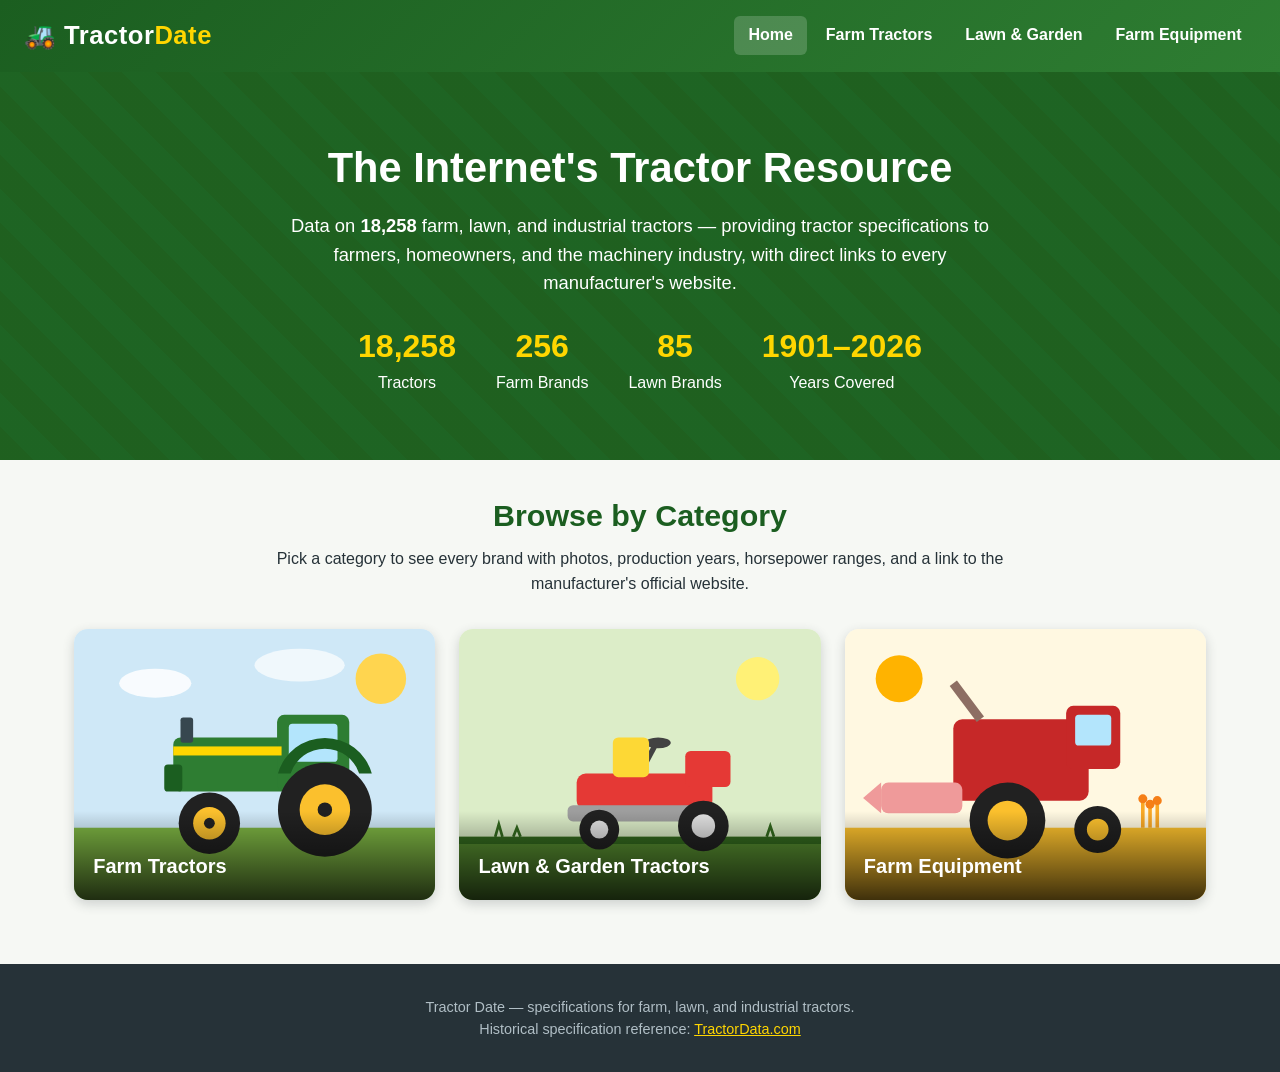
==== index.html @ 99aac403 "Add Tractor Date website with brand directories and equipment gallery Static site inspired by Tracto" ====
<!DOCTYPE html>
<html lang="en">
<head>
  <meta charset="UTF-8">
  <meta name="viewport" content="width=device-width, initial-scale=1.0">
  <title>Tractor Date — Farm, Lawn &amp; Industrial Tractor Resource</title>
  <meta name="description" content="Tractor Date: specifications, production years, and horsepower for farm tractors, lawn and garden tractors, and farm equipment, with links to every manufacturer.">
  <link rel="stylesheet" href="css/styles.css">
  <link rel="icon" href="images/farm-tractor.svg" type="image/svg+xml">
</head>
<body>
  <header class="site">
    <div class="logo">🚜 Tractor<span>Date</span></div>
    <nav>
      <a href="index.html" class="active">Home</a>
      <a href="farm-tractors.html">Farm Tractors</a>
      <a href="lawn-tractors.html">Lawn &amp; Garden</a>
      <a href="equipment.html">Farm Equipment</a>
    </nav>
  </header>

  <div class="hero">
    <h1>The Internet's Tractor Resource</h1>
    <p>Data on <strong>18,258</strong> farm, lawn, and industrial tractors — providing tractor
       specifications to farmers, homeowners, and the machinery industry, with direct links
       to every manufacturer's website.</p>
    <div class="stats">
      <div><strong>18,258</strong>Tractors</div>
      <div><strong id="stat-farm">0</strong>Farm Brands</div>
      <div><strong id="stat-lawn">0</strong>Lawn Brands</div>
      <div><strong>1901&ndash;2026</strong>Years Covered</div>
    </div>
  </div>

  <main>
    <section class="intro">
      <h2>Browse by Category</h2>
      <p>Pick a category to see every brand with photos, production years, horsepower
         ranges, and a link to the manufacturer's official website.</p>
    </section>

    <div class="tiles">
      <a class="tile" href="farm-tractors.html">
        <img src="images/farm-tractor.svg" alt="Farm tractor in a field">
        <div class="label">Farm Tractors</div>
      </a>
      <a class="tile" href="lawn-tractors.html">
        <img src="images/lawn-tractor.svg" alt="Lawn and garden tractor mowing grass">
        <div class="label">Lawn &amp; Garden Tractors</div>
      </a>
      <a class="tile" href="equipment.html">
        <img src="images/combine.svg" alt="Combine harvester in a wheat field">
        <div class="label">Farm Equipment</div>
      </a>
    </div>
  </main>

  <footer class="site">
    <p>Tractor Date — specifications for farm, lawn, and industrial tractors.</p>
    <p>Historical specification reference: <a href="https://www.tractordata.com" target="_blank" rel="noopener noreferrer">TractorData.com</a></p>
  </footer>

  <script src="js/data.js"></script>
  <script>
    document.getElementById("stat-farm").textContent = FARM_BRANDS.length;
    document.getElementById("stat-lawn").textContent = LAWN_BRANDS.length;
  </script>
</body>
</html>
---- css/styles.css ----
:root {
  --green: #2e7d32;
  --green-dark: #1b5e20;
  --yellow: #ffd600;
  --ink: #263238;
  --paper: #f6f8f4;
}

* { box-sizing: border-box; margin: 0; padding: 0; }

body {
  font-family: "Segoe UI", Roboto, Helvetica, Arial, sans-serif;
  color: var(--ink);
  background: var(--paper);
  line-height: 1.55;
}

header.site {
  background: linear-gradient(135deg, var(--green-dark), var(--green));
  color: #fff;
  padding: 1rem 1.5rem;
  display: flex;
  flex-wrap: wrap;
  align-items: center;
  gap: 1rem;
}

header.site .logo {
  font-size: 1.6rem;
  font-weight: 800;
  letter-spacing: 0.5px;
}

header.site .logo span { color: var(--yellow); }

nav { margin-left: auto; display: flex; gap: 0.25rem; flex-wrap: wrap; }

nav a {
  color: #fff;
  text-decoration: none;
  padding: 0.45rem 0.9rem;
  border-radius: 6px;
  font-weight: 600;
}

nav a:hover, nav a.active { background: rgba(255, 255, 255, 0.18); }

.hero {
  background: linear-gradient(rgba(27, 94, 32, 0.82), rgba(27, 94, 32, 0.82)),
              repeating-linear-gradient(45deg, #33691e 0 24px, #2e7d32 24px 48px);
  color: #fff;
  text-align: center;
  padding: 4rem 1.5rem;
}

.hero h1 { font-size: 2.6rem; margin-bottom: 0.75rem; }
.hero p { max-width: 720px; margin: 0 auto 1.5rem; font-size: 1.15rem; }

.hero .stats {
  display: flex;
  justify-content: center;
  gap: 2.5rem;
  flex-wrap: wrap;
  margin-top: 1.5rem;
}

.hero .stats div { text-align: center; }
.hero .stats strong { display: block; font-size: 2rem; color: var(--yellow); }

main { max-width: 1180px; margin: 0 auto; padding: 2rem 1.5rem 4rem; }

section.intro { text-align: center; margin-bottom: 2rem; }
section.intro h2 { font-size: 1.9rem; color: var(--green-dark); margin-bottom: 0.5rem; }
section.intro p { max-width: 760px; margin: 0 auto; }

.toolbar {
  display: flex;
  align-items: center;
  gap: 1rem;
  flex-wrap: wrap;
  margin: 1.5rem 0;
}

.toolbar input[type="search"] {
  flex: 1;
  min-width: 240px;
  padding: 0.7rem 1rem;
  border: 2px solid #c5d1c0;
  border-radius: 8px;
  font-size: 1rem;
}

.toolbar input[type="search"]:focus { outline: none; border-color: var(--green); }
.toolbar .count { color: #607d8b; font-weight: 600; white-space: nowrap; }

.grid {
  display: grid;
  grid-template-columns: repeat(auto-fill, minmax(265px, 1fr));
  gap: 1.4rem;
}

.card {
  background: #fff;
  border-radius: 12px;
  overflow: hidden;
  box-shadow: 0 2px 8px rgba(38, 50, 56, 0.12);
  display: flex;
  flex-direction: column;
  transition: transform 0.15s ease, box-shadow 0.15s ease;
}

.card:hover { transform: translateY(-4px); box-shadow: 0 8px 20px rgba(38, 50, 56, 0.18); }

.card-img { aspect-ratio: 5 / 3; background: #dceefb; }
.card-img svg, .card-img img { width: 100%; height: 100%; display: block; object-fit: cover; }

.card-body { padding: 1rem 1.1rem 1.2rem; display: flex; flex-direction: column; gap: 0.6rem; flex: 1; }
.card-body h3 { color: var(--green-dark); font-size: 1.15rem; }

.specs { list-style: none; color: #546e7a; font-size: 0.92rem; }
.specs li::before { content: "• "; color: var(--green); font-weight: 700; }

.btn {
  margin-top: auto;
  display: inline-block;
  background: var(--green);
  color: #fff;
  text-decoration: none;
  text-align: center;
  padding: 0.55rem 0.9rem;
  border-radius: 8px;
  font-weight: 600;
  font-size: 0.9rem;
}

.btn:hover { background: var(--green-dark); }

.tiles { display: grid; grid-template-columns: repeat(auto-fit, minmax(280px, 1fr)); gap: 1.5rem; margin-top: 2rem; }

.tile {
  position: relative;
  border-radius: 14px;
  overflow: hidden;
  text-decoration: none;
  color: #fff;
  box-shadow: 0 4px 12px rgba(38, 50, 56, 0.2);
}

.tile img { width: 100%; aspect-ratio: 4 / 3; object-fit: cover; display: block; }

.tile .label {
  position: absolute;
  inset: auto 0 0 0;
  background: linear-gradient(transparent, rgba(0, 0, 0, 0.75));
  padding: 2.5rem 1.2rem 1.1rem;
  font-size: 1.25rem;
  font-weight: 700;
}

footer.site {
  background: var(--ink);
  color: #b0bec5;
  text-align: center;
  padding: 2rem 1.5rem;
  font-size: 0.9rem;
}

footer.site a { color: var(--yellow); }

@media (max-width: 600px) {
  .hero h1 { font-size: 1.9rem; }
  header.site { justify-content: center; }
  nav { margin-left: 0; }
}
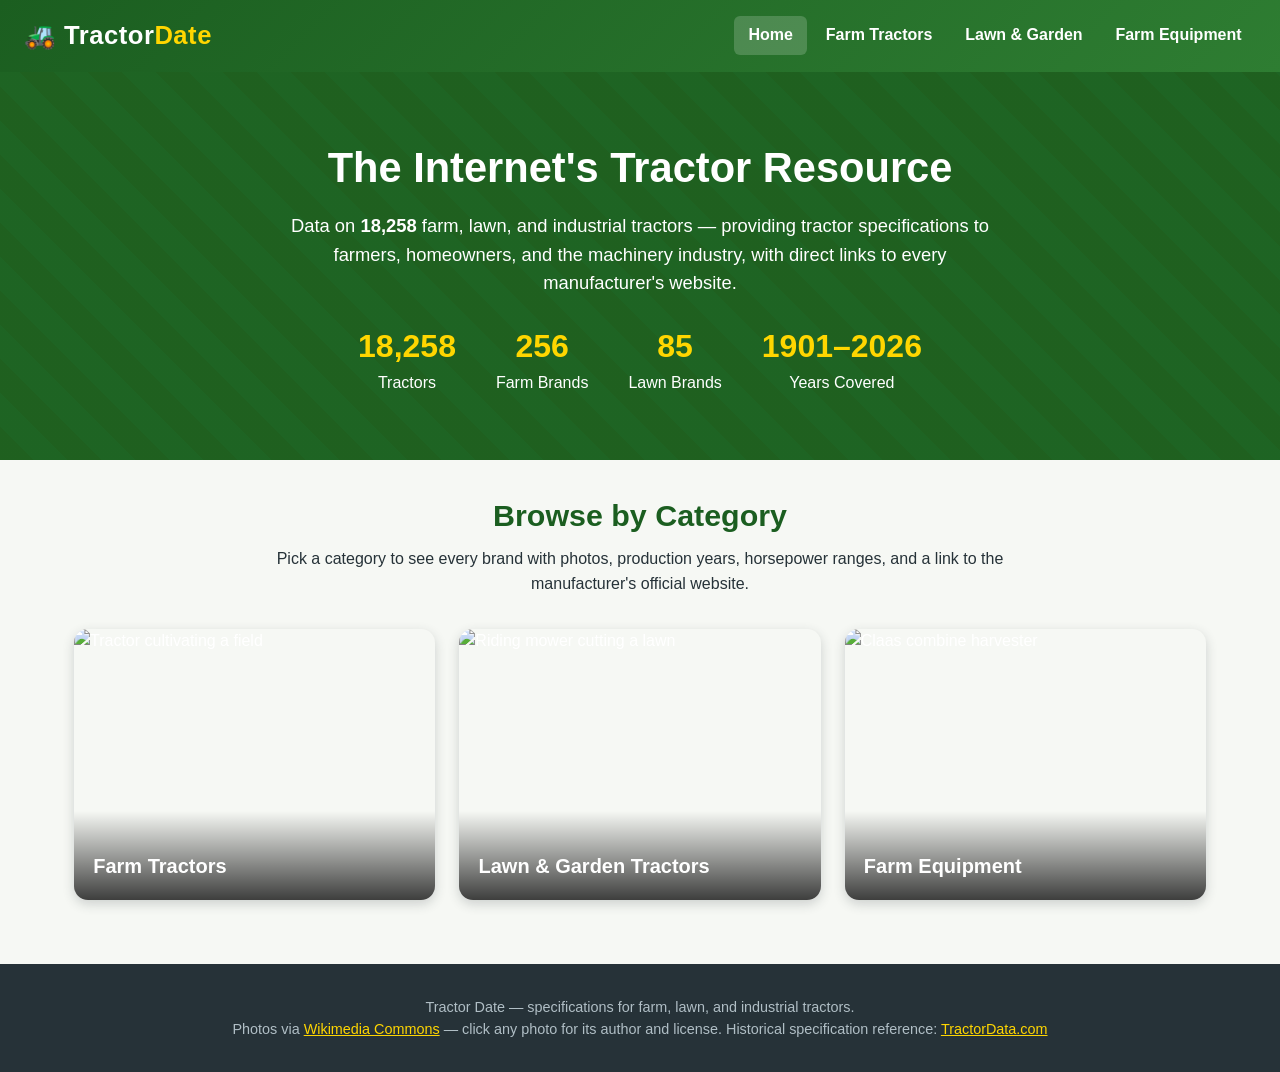
==== commit f6f7f7bd: "Replace illustrated graphics with real photos from Wikimedia Commons - Equipment gallery, home tiles" ====
--- a/index.html
+++ b/index.html
@@ -6,7 +6,7 @@
   <title>Tractor Date — Farm, Lawn &amp; Industrial Tractor Resource</title>
   <meta name="description" content="Tractor Date: specifications, production years, and horsepower for farm tractors, lawn and garden tractors, and farm equipment, with links to every manufacturer.">
   <link rel="stylesheet" href="css/styles.css">
-  <link rel="icon" href="images/farm-tractor.svg" type="image/svg+xml">
+  <link rel="icon" href="data:image/svg+xml,<svg xmlns=%22http://www.w3.org/2000/svg%22 viewBox=%220 0 100 100%22><text y=%22.9em%22 font-size=%2290%22>🚜</text></svg>">
 </head>
 <body>
   <header class="site">
@@ -41,15 +41,15 @@
 
     <div class="tiles">
       <a class="tile" href="farm-tractors.html">
-        <img src="images/farm-tractor.svg" alt="Farm tractor in a field">
+        <img id="tile-farm" alt="Tractor cultivating a field">
         <div class="label">Farm Tractors</div>
       </a>
       <a class="tile" href="lawn-tractors.html">
-        <img src="images/lawn-tractor.svg" alt="Lawn and garden tractor mowing grass">
+        <img id="tile-lawn" alt="Riding mower cutting a lawn">
         <div class="label">Lawn &amp; Garden Tractors</div>
       </a>
       <a class="tile" href="equipment.html">
-        <img src="images/combine.svg" alt="Combine harvester in a wheat field">
+        <img id="tile-equipment" alt="Claas combine harvester">
         <div class="label">Farm Equipment</div>
       </a>
     </div>
@@ -57,13 +57,16 @@
 
   <footer class="site">
     <p>Tractor Date — specifications for farm, lawn, and industrial tractors.</p>
-    <p>Historical specification reference: <a href="https://www.tractordata.com" target="_blank" rel="noopener noreferrer">TractorData.com</a></p>
+    <p>Photos via <a href="https://commons.wikimedia.org" target="_blank" rel="noopener noreferrer">Wikimedia Commons</a> — click any photo for its author and license. Historical specification reference: <a href="https://www.tractordata.com" target="_blank" rel="noopener noreferrer">TractorData.com</a></p>
   </footer>
 
   <script src="js/data.js"></script>
   <script>
     document.getElementById("stat-farm").textContent = FARM_BRANDS.length;
     document.getElementById("stat-lawn").textContent = LAWN_BRANDS.length;
+    document.getElementById("tile-farm").src = wmPhoto(GENERIC_FARM_PHOTO);
+    document.getElementById("tile-lawn").src = wmPhoto(GENERIC_LAWN_PHOTO);
+    document.getElementById("tile-equipment").src = wmPhoto("Claas Lexion 550 Combine.JPG");
   </script>
 </body>
 </html>
--- a/css/styles.css
+++ b/css/styles.css
@@ -111,8 +111,8 @@
 
 .card:hover { transform: translateY(-4px); box-shadow: 0 8px 20px rgba(38, 50, 56, 0.18); }
 
-.card-img { aspect-ratio: 5 / 3; background: #dceefb; }
-.card-img svg, .card-img img { width: 100%; height: 100%; display: block; object-fit: cover; }
+.card-img { display: block; aspect-ratio: 5 / 3; background: #e4e9e2; overflow: hidden; }
+.card-img img { width: 100%; height: 100%; display: block; object-fit: cover; }
 
 .card-body { padding: 1rem 1.1rem 1.2rem; display: flex; flex-direction: column; gap: 0.6rem; flex: 1; }
 .card-body h3 { color: var(--green-dark); font-size: 1.15rem; }
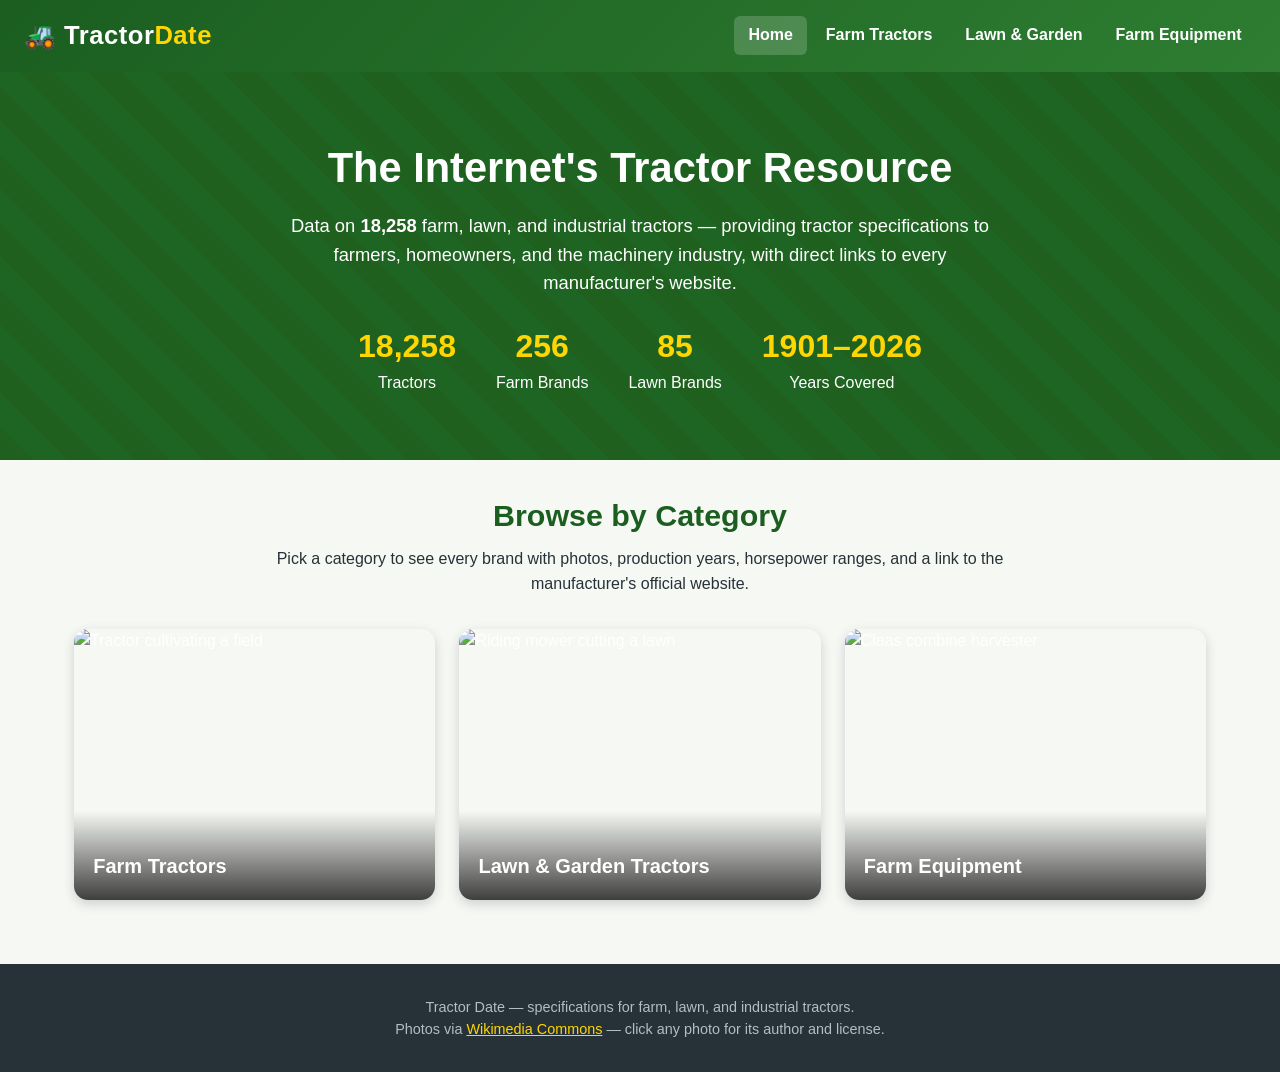
==== commit 9523d944: "Remove all links and references to tractordata.com Heritage brands without an active manufacturer we" ====
--- a/index.html
+++ b/index.html
@@ -57,7 +57,7 @@
 
   <footer class="site">
     <p>Tractor Date — specifications for farm, lawn, and industrial tractors.</p>
-    <p>Photos via <a href="https://commons.wikimedia.org" target="_blank" rel="noopener noreferrer">Wikimedia Commons</a> — click any photo for its author and license. Historical specification reference: <a href="https://www.tractordata.com" target="_blank" rel="noopener noreferrer">TractorData.com</a></p>
+    <p>Photos via <a href="https://commons.wikimedia.org" target="_blank" rel="noopener noreferrer">Wikimedia Commons</a> — click any photo for its author and license.</p>
   </footer>
 
   <script src="js/data.js"></script>
--- a/css/styles.css
+++ b/css/styles.css
@@ -135,6 +135,18 @@
 
 .btn:hover { background: var(--green-dark); }
 
+.badge {
+  margin-top: auto;
+  display: inline-block;
+  background: #eceff1;
+  color: #607d8b;
+  text-align: center;
+  padding: 0.55rem 0.9rem;
+  border-radius: 8px;
+  font-weight: 600;
+  font-size: 0.9rem;
+}
+
 .tiles { display: grid; grid-template-columns: repeat(auto-fit, minmax(280px, 1fr)); gap: 1.5rem; margin-top: 2rem; }
 
 .tile {
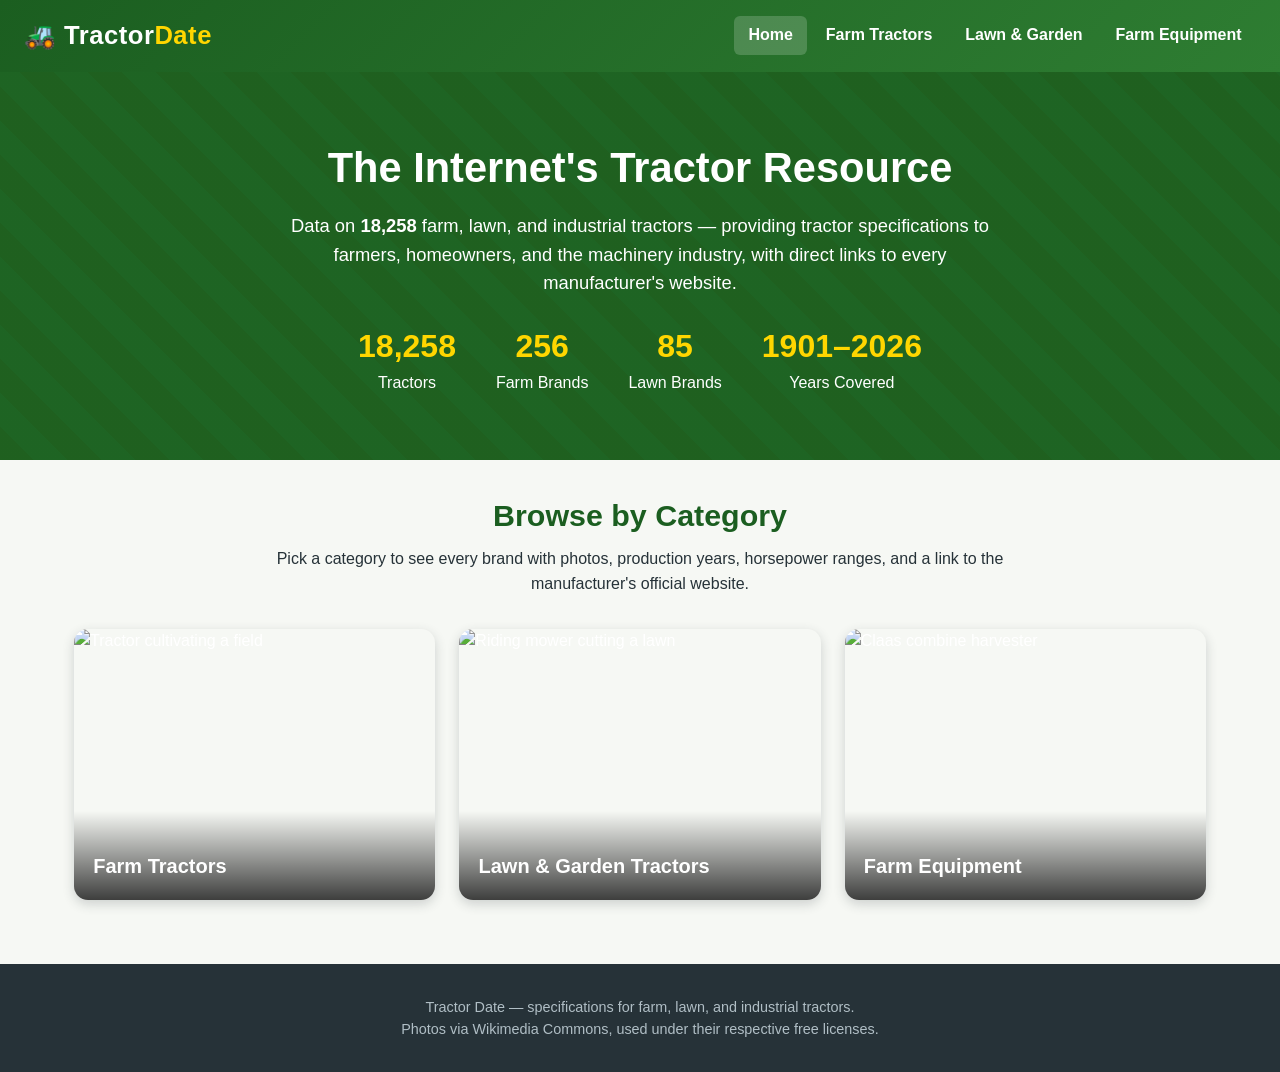
==== commit ebebd2ea: "Remove animations and clickable Wikimedia links - Drop card hover transition/transform (the only ani" ====
--- a/index.html
+++ b/index.html
@@ -57,7 +57,7 @@
 
   <footer class="site">
     <p>Tractor Date — specifications for farm, lawn, and industrial tractors.</p>
-    <p>Photos via <a href="https://commons.wikimedia.org" target="_blank" rel="noopener noreferrer">Wikimedia Commons</a> — click any photo for its author and license.</p>
+    <p>Photos via Wikimedia Commons, used under their respective free licenses.</p>
   </footer>
 
   <script src="js/data.js"></script>
--- a/css/styles.css
+++ b/css/styles.css
@@ -106,10 +106,7 @@
   box-shadow: 0 2px 8px rgba(38, 50, 56, 0.12);
   display: flex;
   flex-direction: column;
-  transition: transform 0.15s ease, box-shadow 0.15s ease;
 }
-
-.card:hover { transform: translateY(-4px); box-shadow: 0 8px 20px rgba(38, 50, 56, 0.18); }
 
 .card-img { display: block; aspect-ratio: 5 / 3; background: #e4e9e2; overflow: hidden; }
 .card-img img { width: 100%; height: 100%; display: block; object-fit: cover; }
